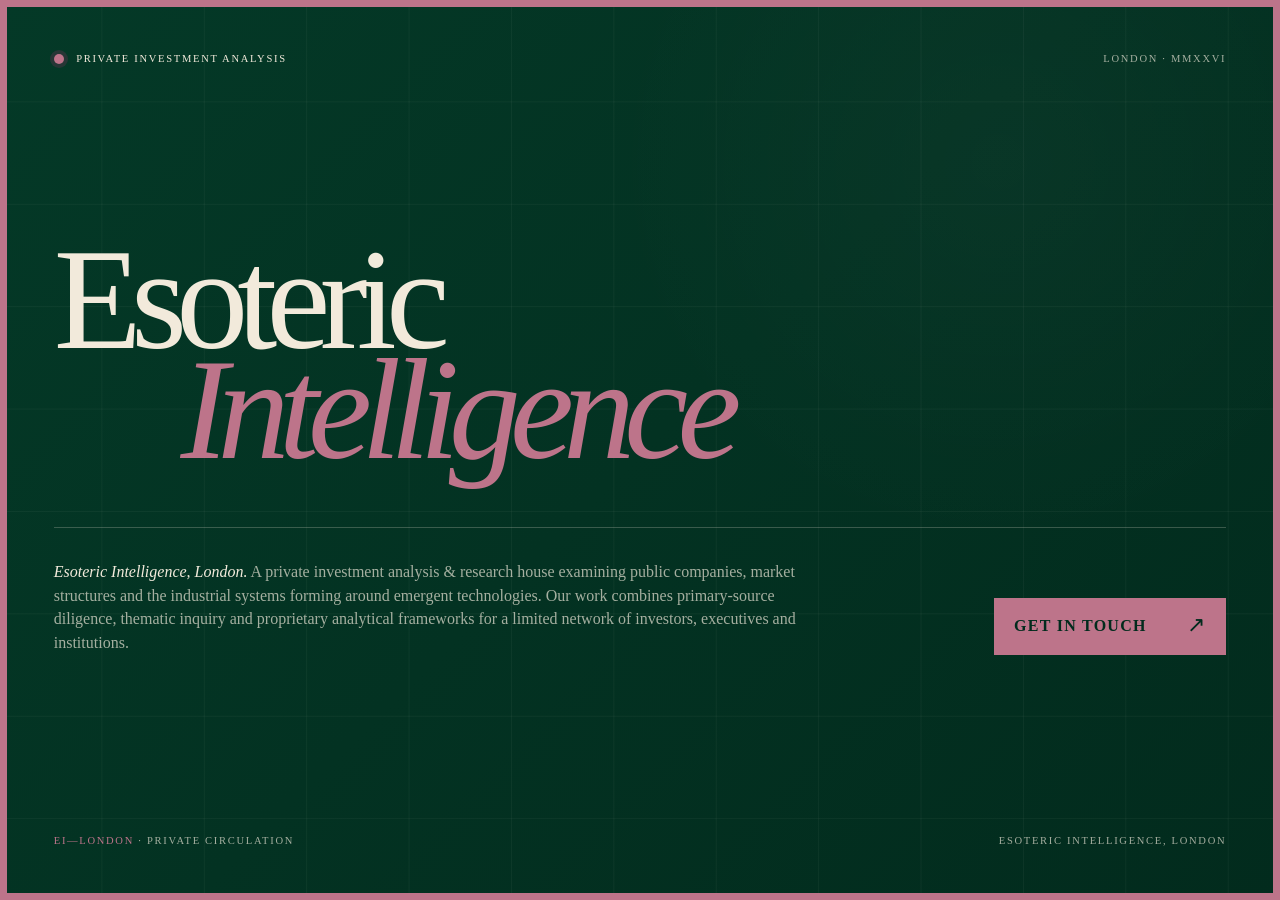
==== index.html @ 0820d199 "Initial landing page" ====
<!doctype html>
<html lang="en-GB">
  <head>
    <meta charset="utf-8" />
    <meta name="viewport" content="width=device-width, initial-scale=1" />
    <meta
      name="description"
      content="Esoteric Intelligence is a private investment analysis and research house in London."
    />
    <meta name="theme-color" content="#043927" />
    <meta property="og:title" content="Esoteric Intelligence" />
    <meta
      property="og:description"
      content="A private investment analysis and research house in London."
    />
    <meta property="og:type" content="website" />
    <title>Esoteric Intelligence — Private Investment Research, London</title>

    <style>
      :root {
        --green: #043927;
        --green-deep: #022b1d;
        --paper: #f2eadb;
        --paper-dim: rgba(242, 234, 219, 0.68);
        --line: rgba(242, 234, 219, 0.23);
        --pink: #bd748a;
        --serif: "Times New Roman", Times, serif;
      }

      *,
      *::before,
      *::after {
        box-sizing: border-box;
      }

      html {
        background: var(--green);
        color-scheme: dark;
      }

      body {
        min-width: 320px;
        min-height: 100vh;
        min-height: 100svh;
        margin: 0;
        overflow: hidden;
        background:
          radial-gradient(circle at 78% 18%, rgba(255, 255, 255, 0.025), transparent 25rem),
          linear-gradient(135deg, var(--green) 0%, var(--green-deep) 100%);
        color: var(--paper);
        font-family: var(--serif);
        -webkit-font-smoothing: antialiased;
      }

      body::before {
        position: fixed;
        inset: 0;
        z-index: 0;
        background-image:
          linear-gradient(var(--line) 1px, transparent 1px),
          linear-gradient(90deg, var(--line) 1px, transparent 1px);
        background-position: -1px -1px;
        background-size: clamp(5rem, 8vw, 8.5rem) clamp(5rem, 8vw, 8.5rem);
        content: "";
        opacity: 0.22;
        pointer-events: none;
        animation: register-shift 24s ease-in-out infinite alternate;
      }

      body::after {
        position: fixed;
        inset: 0;
        z-index: 3;
        border: clamp(0.38rem, 0.58vw, 0.58rem) solid var(--pink);
        content: "";
        pointer-events: none;
      }

      .page {
        position: relative;
        z-index: 1;
        display: grid;
        grid-template-rows: auto 1fr auto;
        min-height: 100vh;
        min-height: 100svh;
        padding: clamp(2rem, 4.2vw, 4.5rem);
      }

      .masthead,
      .footer {
        display: flex;
        align-items: center;
        justify-content: space-between;
        gap: 1.5rem;
        color: var(--paper-dim);
        font-size: clamp(0.66rem, 0.78vw, 0.8rem);
        letter-spacing: 0.16em;
        line-height: 1;
        text-transform: uppercase;
      }

      .masthead {
        animation: enter 700ms 80ms both;
      }

      .mark {
        display: flex;
        align-items: center;
        gap: 0.75rem;
        color: var(--paper);
      }

      .mark::before {
        display: block;
        width: 0.65rem;
        aspect-ratio: 1;
        border-radius: 50%;
        background: var(--pink);
        box-shadow: 0 0 0 0.25rem rgba(255, 47, 146, 0.14);
        content: "";
        animation: pulse 3.2s ease-in-out infinite;
      }

      .hero {
        align-self: center;
        width: min(100%, 90rem);
        padding: clamp(3.5rem, 7vh, 7rem) 0;
      }

      h1 {
        max-width: 12ch;
        margin: 0;
        font-size: clamp(3.7rem, 11.25vw, 11.5rem);
        font-weight: 400;
        letter-spacing: -0.075em;
        line-height: 0.76;
        text-wrap: balance;
        animation: enter 850ms 160ms both;
      }

      h1 span {
        display: block;
        padding-left: 0.88em;
        color: var(--pink);
        font-style: italic;
      }

      .hero-bottom {
        display: grid;
        grid-template-columns: minmax(0, 1fr) auto;
        align-items: end;
        gap: clamp(2rem, 6vw, 7rem);
        margin-top: clamp(2.75rem, 7vh, 6.5rem);
        border-top: 1px solid var(--line);
        padding-top: clamp(1.4rem, 2.5vw, 2.3rem);
      }

      .positioning {
        max-width: 47rem;
        margin: 0;
        color: var(--paper-dim);
        font-size: clamp(0.98rem, 1.25vw, 1.22rem);
        line-height: 1.48;
        animation: enter 750ms 310ms both;
      }

      .positioning em {
        color: var(--paper);
        font-weight: 400;
      }

      .contact {
        position: relative;
        display: inline-flex;
        min-width: 12.5rem;
        align-items: center;
        justify-content: space-between;
        gap: 2.5rem;
        overflow: hidden;
        border: 1px solid var(--pink);
        padding: 1.05rem 1.2rem;
        background: var(--pink);
        color: var(--green-deep);
        font-family: var(--serif);
        font-size: 1rem;
        font-weight: 700;
        letter-spacing: 0.08em;
        line-height: 1;
        text-decoration: none;
        text-transform: uppercase;
        animation: enter 750ms 390ms both;
        transition: color 240ms ease, transform 240ms ease;
      }

      .contact::before {
        position: absolute;
        inset: 0;
        background: var(--green-deep);
        content: "";
        transform: translateX(-102%);
        transition: transform 260ms cubic-bezier(0.2, 0.75, 0.25, 1);
      }

      .contact span {
        position: relative;
        z-index: 1;
      }

      .contact .arrow {
        font-size: 1.35rem;
        font-weight: 400;
        transition: transform 240ms ease;
      }

      .contact:hover,
      .contact:focus-visible {
        color: var(--pink);
        transform: translateY(-3px);
      }

      .contact:hover::before,
      .contact:focus-visible::before {
        transform: translateX(0);
      }

      .contact:hover .arrow,
      .contact:focus-visible .arrow {
        transform: translate(0.18rem, -0.18rem);
      }

      .contact:focus-visible {
        outline: 2px solid var(--paper);
        outline-offset: 4px;
      }

      .footer {
        animation: enter 700ms 480ms both;
      }

      .footer .number {
        color: var(--pink);
      }

      @keyframes enter {
        from {
          opacity: 0;
          transform: translateY(1rem);
        }
        to {
          opacity: 1;
          transform: translateY(0);
        }
      }

      @keyframes pulse {
        0%,
        100% {
          box-shadow: 0 0 0 0.22rem rgba(255, 47, 146, 0.12);
        }
        50% {
          box-shadow: 0 0 0 0.42rem rgba(255, 47, 146, 0.02);
        }
      }

      @keyframes register-shift {
        from {
          transform: translate3d(0, 0, 0);
        }
        to {
          transform: translate3d(0.7rem, -0.7rem, 0);
        }
      }

      @media (max-width: 700px) {
        .page {
          padding: 2.25rem 2rem;
        }

        .masthead > :last-child,
        .footer > :last-child {
          display: none;
        }

        .hero {
          padding: 3rem 0 2rem;
        }

        h1 {
          font-size: clamp(3.45rem, 18.5vw, 7.2rem);
          line-height: 0.8;
        }

        h1 span {
          padding-left: 0.24em;
        }

        .hero-bottom {
          grid-template-columns: 1fr;
          align-items: start;
          gap: 1.75rem;
          margin-top: 3rem;
        }

        .contact {
          width: 100%;
          min-height: 3.5rem;
        }

        .footer {
          justify-content: flex-start;
        }
      }

      @media (max-height: 690px) and (min-width: 701px) {
        .page {
          padding-block: 2rem;
        }

        .hero {
          padding-block: 2.25rem;
        }

        h1 {
          font-size: clamp(4rem, 9.8vw, 8rem);
        }

        .hero-bottom {
          margin-top: 2.5rem;
        }
      }

      @media (prefers-reduced-motion: reduce) {
        *,
        *::before,
        *::after {
          scroll-behavior: auto !important;
          animation-duration: 0.01ms !important;
          animation-iteration-count: 1 !important;
          transition-duration: 0.01ms !important;
        }
      }
    </style>
  </head>

  <body>
    <main class="page">
      <header class="masthead" aria-label="Esoteric Intelligence">
        <div class="mark">Private investment analysis</div>
        <div>London · MMXXVI</div>
      </header>

      <section class="hero" aria-labelledby="site-title">
        <h1 id="site-title">Esoteric <span>Intelligence</span></h1>

        <div class="hero-bottom">
          <p class="positioning">
            <em>Esoteric Intelligence, London.</em> A private investment analysis
            &amp; research house examining public companies, market structures and
            the industrial systems forming around emergent technologies. Our work
            combines primary-source diligence, thematic inquiry and proprietary
            analytical frameworks for a limited network of investors, executives
            and institutions.
          </p>

          <a
            class="contact"
            href="mailto:hello@esotericintelligence.baby?subject=Enquiry%20%E2%80%94%20Esoteric%20Intelligence"
            aria-label="Email Esoteric Intelligence at hello@esotericintelligence.baby"
          >
            <span>Get in touch</span>
            <span class="arrow" aria-hidden="true">↗</span>
          </a>
        </div>
      </section>

      <footer class="footer">
        <div><span class="number">EI—LONDON</span> · Private circulation</div>
        <div>Esoteric Intelligence, London</div>
      </footer>
    </main>
  </body>
</html>
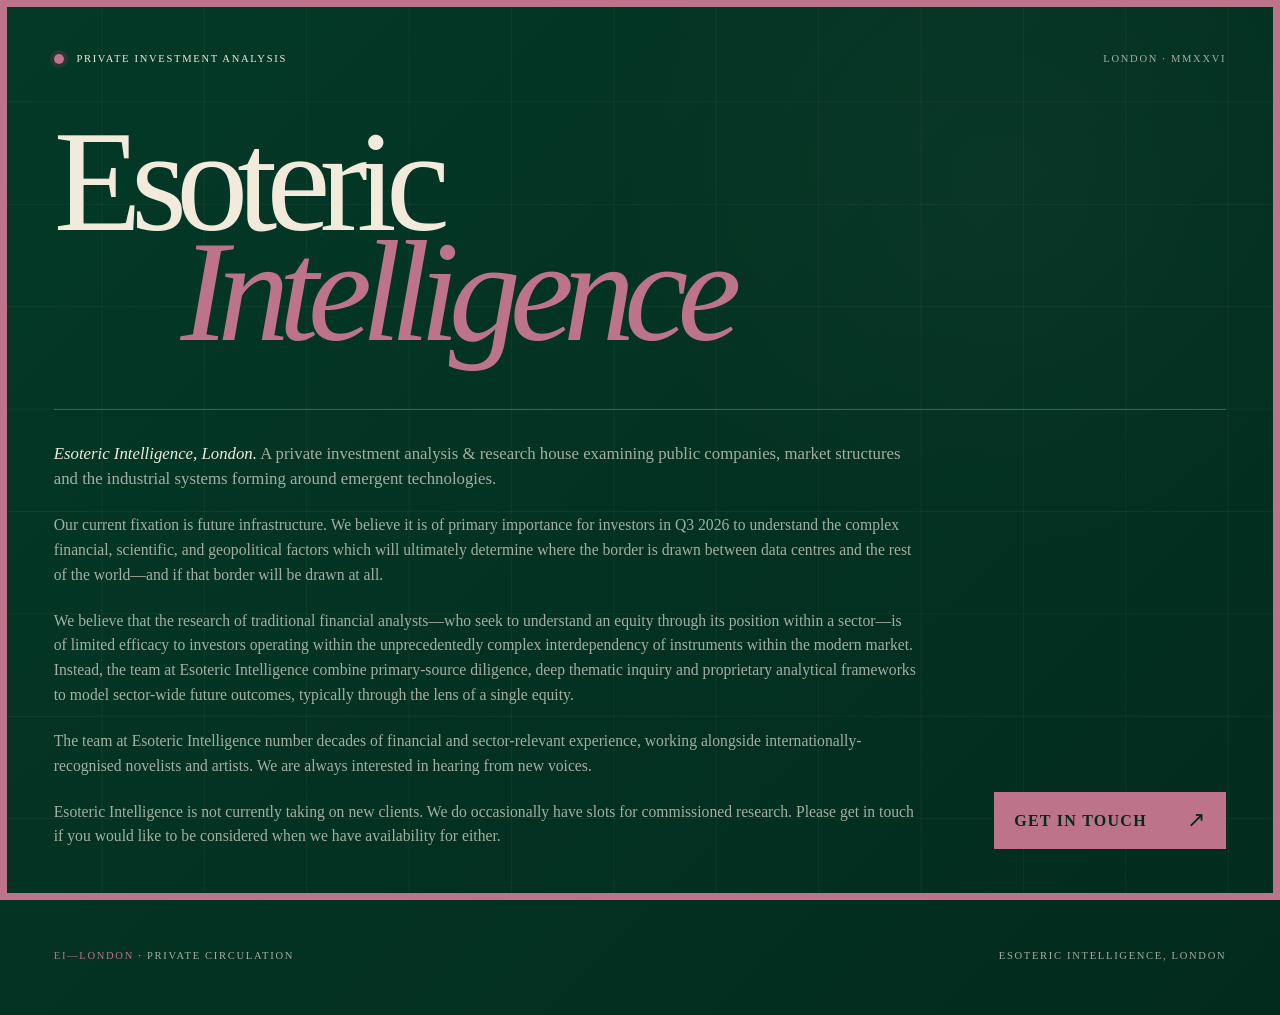
==== commit cf9e5d46: "Expand research house statement" ====
--- a/index.html
+++ b/index.html
@@ -43,7 +43,7 @@
         min-height: 100vh;
         min-height: 100svh;
         margin: 0;
-        overflow: hidden;
+        overflow-x: hidden;
         background:
           radial-gradient(circle at 78% 18%, rgba(255, 255, 255, 0.025), transparent 25rem),
           linear-gradient(135deg, var(--green) 0%, var(--green-deep) 100%);
@@ -122,7 +122,7 @@
       }
 
       .hero {
-        align-self: center;
+        align-self: start;
         width: min(100%, 90rem);
         padding: clamp(3.5rem, 7vh, 7rem) 0;
       }
@@ -156,12 +156,25 @@
       }
 
       .positioning {
-        max-width: 47rem;
+        max-width: 55rem;
         margin: 0;
         color: var(--paper-dim);
-        font-size: clamp(0.98rem, 1.25vw, 1.22rem);
+        font-size: clamp(0.98rem, 1.1vw, 1.1rem);
+        line-height: 1.58;
+        animation: enter 750ms 310ms both;
+      }
+
+      .positioning p {
+        margin: 0;
+      }
+
+      .positioning p + p {
+        margin-top: 1.35em;
+      }
+
+      .positioning .intro {
+        font-size: clamp(1.05rem, 1.25vw, 1.22rem);
         line-height: 1.48;
-        animation: enter 750ms 310ms both;
       }
 
       .positioning em {
@@ -234,6 +247,7 @@
       }
 
       .footer {
+        padding-top: clamp(1.5rem, 3vw, 3rem);
         animation: enter 700ms 480ms both;
       }
 
@@ -353,14 +367,45 @@
         <h1 id="site-title">Esoteric <span>Intelligence</span></h1>
 
         <div class="hero-bottom">
-          <p class="positioning">
-            <em>Esoteric Intelligence, London.</em> A private investment analysis
-            &amp; research house examining public companies, market structures and
-            the industrial systems forming around emergent technologies. Our work
-            combines primary-source diligence, thematic inquiry and proprietary
-            analytical frameworks for a limited network of investors, executives
-            and institutions.
-          </p>
+          <div class="positioning">
+            <p class="intro">
+              <em>Esoteric Intelligence, London.</em> A private investment analysis
+              &amp; research house examining public companies, market structures and
+              the industrial systems forming around emergent technologies.
+            </p>
+
+            <p>
+              Our current fixation is future infrastructure. We believe it is of
+              primary importance for investors in Q3 2026 to understand the complex
+              financial, scientific, and geopolitical factors which will ultimately
+              determine where the border is drawn between data centres and the rest
+              of the world&mdash;and if that border will be drawn at all.
+            </p>
+
+            <p>
+              We believe that the research of traditional financial analysts&mdash;who
+              seek to understand an equity through its position within a sector&mdash;is
+              of limited efficacy to investors operating within the unprecedentedly
+              complex interdependency of instruments within the modern market.
+              Instead, the team at Esoteric Intelligence combine primary-source
+              diligence, deep thematic inquiry and proprietary analytical frameworks
+              to model sector-wide future outcomes, typically through the lens of a
+              single equity.
+            </p>
+
+            <p>
+              The team at Esoteric Intelligence number decades of financial and
+              sector-relevant experience, working alongside internationally-recognised
+              novelists and artists. We are always interested in hearing from new
+              voices.
+            </p>
+
+            <p>
+              Esoteric Intelligence is not currently taking on new clients. We do
+              occasionally have slots for commissioned research. Please get in touch
+              if you would like to be considered when we have availability for either.
+            </p>
+          </div>
 
           <a
             class="contact"
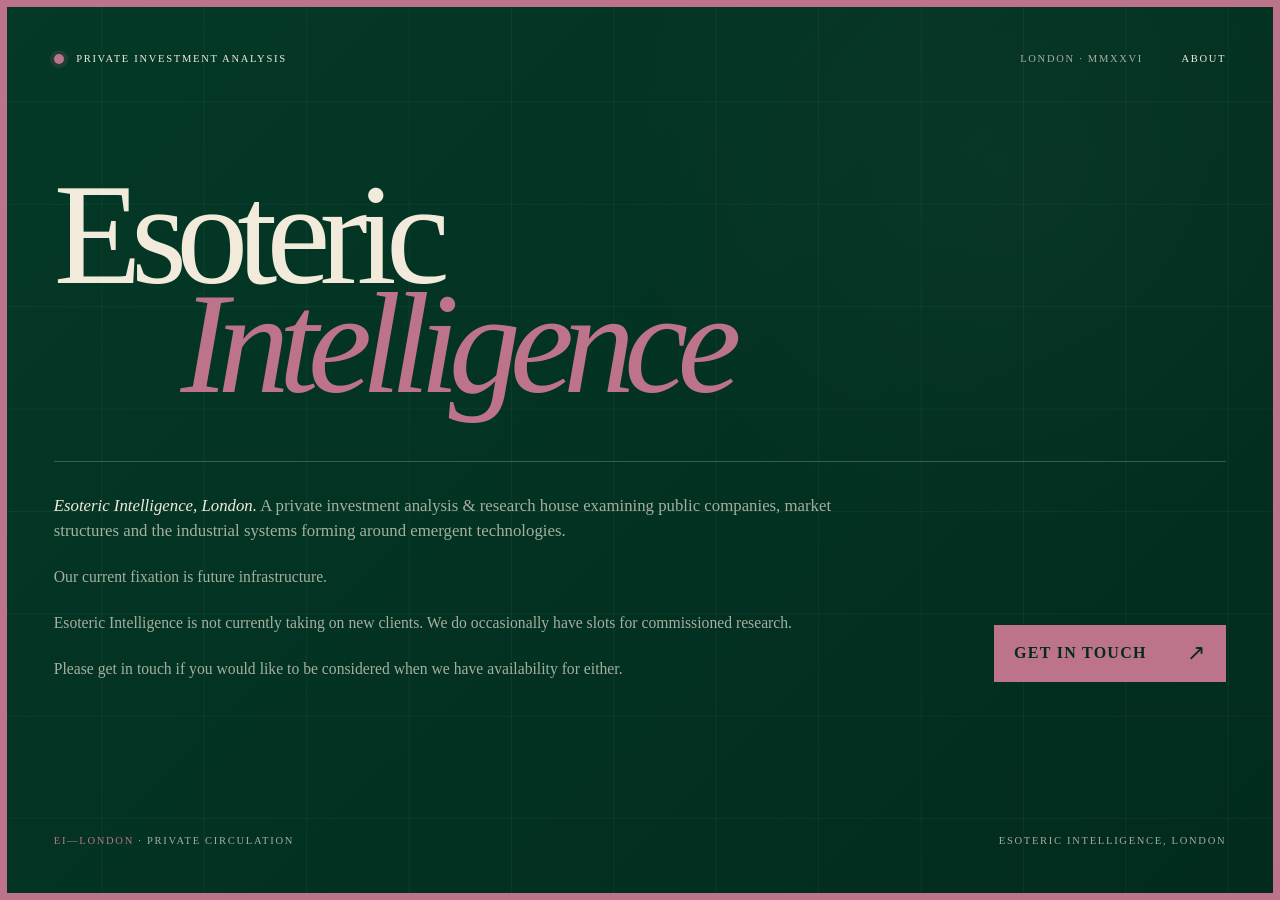
==== commit 4e135cdb: "Split home and about pages" ====
--- a/index.html
+++ b/index.html
@@ -15,352 +15,17 @@
     />
     <meta property="og:type" content="website" />
     <title>Esoteric Intelligence — Private Investment Research, London</title>
-
-    <style>
-      :root {
-        --green: #043927;
-        --green-deep: #022b1d;
-        --paper: #f2eadb;
-        --paper-dim: rgba(242, 234, 219, 0.68);
-        --line: rgba(242, 234, 219, 0.23);
-        --pink: #bd748a;
-        --serif: "Times New Roman", Times, serif;
-      }
-
-      *,
-      *::before,
-      *::after {
-        box-sizing: border-box;
-      }
-
-      html {
-        background: var(--green);
-        color-scheme: dark;
-      }
-
-      body {
-        min-width: 320px;
-        min-height: 100vh;
-        min-height: 100svh;
-        margin: 0;
-        overflow-x: hidden;
-        background:
-          radial-gradient(circle at 78% 18%, rgba(255, 255, 255, 0.025), transparent 25rem),
-          linear-gradient(135deg, var(--green) 0%, var(--green-deep) 100%);
-        color: var(--paper);
-        font-family: var(--serif);
-        -webkit-font-smoothing: antialiased;
-      }
-
-      body::before {
-        position: fixed;
-        inset: 0;
-        z-index: 0;
-        background-image:
-          linear-gradient(var(--line) 1px, transparent 1px),
-          linear-gradient(90deg, var(--line) 1px, transparent 1px);
-        background-position: -1px -1px;
-        background-size: clamp(5rem, 8vw, 8.5rem) clamp(5rem, 8vw, 8.5rem);
-        content: "";
-        opacity: 0.22;
-        pointer-events: none;
-        animation: register-shift 24s ease-in-out infinite alternate;
-      }
-
-      body::after {
-        position: fixed;
-        inset: 0;
-        z-index: 3;
-        border: clamp(0.38rem, 0.58vw, 0.58rem) solid var(--pink);
-        content: "";
-        pointer-events: none;
-      }
-
-      .page {
-        position: relative;
-        z-index: 1;
-        display: grid;
-        grid-template-rows: auto 1fr auto;
-        min-height: 100vh;
-        min-height: 100svh;
-        padding: clamp(2rem, 4.2vw, 4.5rem);
-      }
-
-      .masthead,
-      .footer {
-        display: flex;
-        align-items: center;
-        justify-content: space-between;
-        gap: 1.5rem;
-        color: var(--paper-dim);
-        font-size: clamp(0.66rem, 0.78vw, 0.8rem);
-        letter-spacing: 0.16em;
-        line-height: 1;
-        text-transform: uppercase;
-      }
-
-      .masthead {
-        animation: enter 700ms 80ms both;
-      }
-
-      .mark {
-        display: flex;
-        align-items: center;
-        gap: 0.75rem;
-        color: var(--paper);
-      }
-
-      .mark::before {
-        display: block;
-        width: 0.65rem;
-        aspect-ratio: 1;
-        border-radius: 50%;
-        background: var(--pink);
-        box-shadow: 0 0 0 0.25rem rgba(255, 47, 146, 0.14);
-        content: "";
-        animation: pulse 3.2s ease-in-out infinite;
-      }
-
-      .hero {
-        align-self: start;
-        width: min(100%, 90rem);
-        padding: clamp(3.5rem, 7vh, 7rem) 0;
-      }
-
-      h1 {
-        max-width: 12ch;
-        margin: 0;
-        font-size: clamp(3.7rem, 11.25vw, 11.5rem);
-        font-weight: 400;
-        letter-spacing: -0.075em;
-        line-height: 0.76;
-        text-wrap: balance;
-        animation: enter 850ms 160ms both;
-      }
-
-      h1 span {
-        display: block;
-        padding-left: 0.88em;
-        color: var(--pink);
-        font-style: italic;
-      }
-
-      .hero-bottom {
-        display: grid;
-        grid-template-columns: minmax(0, 1fr) auto;
-        align-items: end;
-        gap: clamp(2rem, 6vw, 7rem);
-        margin-top: clamp(2.75rem, 7vh, 6.5rem);
-        border-top: 1px solid var(--line);
-        padding-top: clamp(1.4rem, 2.5vw, 2.3rem);
-      }
-
-      .positioning {
-        max-width: 55rem;
-        margin: 0;
-        color: var(--paper-dim);
-        font-size: clamp(0.98rem, 1.1vw, 1.1rem);
-        line-height: 1.58;
-        animation: enter 750ms 310ms both;
-      }
-
-      .positioning p {
-        margin: 0;
-      }
-
-      .positioning p + p {
-        margin-top: 1.35em;
-      }
-
-      .positioning .intro {
-        font-size: clamp(1.05rem, 1.25vw, 1.22rem);
-        line-height: 1.48;
-      }
-
-      .positioning em {
-        color: var(--paper);
-        font-weight: 400;
-      }
-
-      .contact {
-        position: relative;
-        display: inline-flex;
-        min-width: 12.5rem;
-        align-items: center;
-        justify-content: space-between;
-        gap: 2.5rem;
-        overflow: hidden;
-        border: 1px solid var(--pink);
-        padding: 1.05rem 1.2rem;
-        background: var(--pink);
-        color: var(--green-deep);
-        font-family: var(--serif);
-        font-size: 1rem;
-        font-weight: 700;
-        letter-spacing: 0.08em;
-        line-height: 1;
-        text-decoration: none;
-        text-transform: uppercase;
-        animation: enter 750ms 390ms both;
-        transition: color 240ms ease, transform 240ms ease;
-      }
-
-      .contact::before {
-        position: absolute;
-        inset: 0;
-        background: var(--green-deep);
-        content: "";
-        transform: translateX(-102%);
-        transition: transform 260ms cubic-bezier(0.2, 0.75, 0.25, 1);
-      }
-
-      .contact span {
-        position: relative;
-        z-index: 1;
-      }
-
-      .contact .arrow {
-        font-size: 1.35rem;
-        font-weight: 400;
-        transition: transform 240ms ease;
-      }
-
-      .contact:hover,
-      .contact:focus-visible {
-        color: var(--pink);
-        transform: translateY(-3px);
-      }
-
-      .contact:hover::before,
-      .contact:focus-visible::before {
-        transform: translateX(0);
-      }
-
-      .contact:hover .arrow,
-      .contact:focus-visible .arrow {
-        transform: translate(0.18rem, -0.18rem);
-      }
-
-      .contact:focus-visible {
-        outline: 2px solid var(--paper);
-        outline-offset: 4px;
-      }
-
-      .footer {
-        padding-top: clamp(1.5rem, 3vw, 3rem);
-        animation: enter 700ms 480ms both;
-      }
-
-      .footer .number {
-        color: var(--pink);
-      }
-
-      @keyframes enter {
-        from {
-          opacity: 0;
-          transform: translateY(1rem);
-        }
-        to {
-          opacity: 1;
-          transform: translateY(0);
-        }
-      }
-
-      @keyframes pulse {
-        0%,
-        100% {
-          box-shadow: 0 0 0 0.22rem rgba(255, 47, 146, 0.12);
-        }
-        50% {
-          box-shadow: 0 0 0 0.42rem rgba(255, 47, 146, 0.02);
-        }
-      }
-
-      @keyframes register-shift {
-        from {
-          transform: translate3d(0, 0, 0);
-        }
-        to {
-          transform: translate3d(0.7rem, -0.7rem, 0);
-        }
-      }
-
-      @media (max-width: 700px) {
-        .page {
-          padding: 2.25rem 2rem;
-        }
-
-        .masthead > :last-child,
-        .footer > :last-child {
-          display: none;
-        }
-
-        .hero {
-          padding: 3rem 0 2rem;
-        }
-
-        h1 {
-          font-size: clamp(3.45rem, 18.5vw, 7.2rem);
-          line-height: 0.8;
-        }
-
-        h1 span {
-          padding-left: 0.24em;
-        }
-
-        .hero-bottom {
-          grid-template-columns: 1fr;
-          align-items: start;
-          gap: 1.75rem;
-          margin-top: 3rem;
-        }
-
-        .contact {
-          width: 100%;
-          min-height: 3.5rem;
-        }
-
-        .footer {
-          justify-content: flex-start;
-        }
-      }
-
-      @media (max-height: 690px) and (min-width: 701px) {
-        .page {
-          padding-block: 2rem;
-        }
-
-        .hero {
-          padding-block: 2.25rem;
-        }
-
-        h1 {
-          font-size: clamp(4rem, 9.8vw, 8rem);
-        }
-
-        .hero-bottom {
-          margin-top: 2.5rem;
-        }
-      }
-
-      @media (prefers-reduced-motion: reduce) {
-        *,
-        *::before,
-        *::after {
-          scroll-behavior: auto !important;
-          animation-duration: 0.01ms !important;
-          animation-iteration-count: 1 !important;
-          transition-duration: 0.01ms !important;
-        }
-      }
-    </style>
+    <link rel="stylesheet" href="styles.css" />
   </head>
 
-  <body>
+  <body class="home">
     <main class="page">
       <header class="masthead" aria-label="Esoteric Intelligence">
         <div class="mark">Private investment analysis</div>
-        <div>London · MMXXVI</div>
+        <div class="masthead-meta">
+          <span class="place">London · MMXXVI</span>
+          <a href="about/">About</a>
+        </div>
       </header>
 
       <section class="hero" aria-labelledby="site-title">
@@ -374,36 +39,16 @@
               the industrial systems forming around emergent technologies.
             </p>
 
+            <p>Our current fixation is future infrastructure.</p>
+
             <p>
-              Our current fixation is future infrastructure. We believe it is of
-              primary importance for investors in Q3 2026 to understand the complex
-              financial, scientific, and geopolitical factors which will ultimately
-              determine where the border is drawn between data centres and the rest
-              of the world&mdash;and if that border will be drawn at all.
+              Esoteric Intelligence is not currently taking on new clients. We do
+              occasionally have slots for commissioned research.
             </p>
 
             <p>
-              We believe that the research of traditional financial analysts&mdash;who
-              seek to understand an equity through its position within a sector&mdash;is
-              of limited efficacy to investors operating within the unprecedentedly
-              complex interdependency of instruments within the modern market.
-              Instead, the team at Esoteric Intelligence combine primary-source
-              diligence, deep thematic inquiry and proprietary analytical frameworks
-              to model sector-wide future outcomes, typically through the lens of a
-              single equity.
-            </p>
-
-            <p>
-              The team at Esoteric Intelligence number decades of financial and
-              sector-relevant experience, working alongside internationally-recognised
-              novelists and artists. We are always interested in hearing from new
-              voices.
-            </p>
-
-            <p>
-              Esoteric Intelligence is not currently taking on new clients. We do
-              occasionally have slots for commissioned research. Please get in touch
-              if you would like to be considered when we have availability for either.
+              Please get in touch if you would like to be considered when we have
+              availability for either.
             </p>
           </div>
 
--- a/styles.css
+++ b/styles.css
@@ -0,0 +1,386 @@
+:root {
+  --green: #043927;
+  --green-deep: #022b1d;
+  --paper: #f2eadb;
+  --paper-dim: rgba(242, 234, 219, 0.68);
+  --line: rgba(242, 234, 219, 0.23);
+  --pink: #bd748a;
+  --serif: "Times New Roman", Times, serif;
+}
+
+*,
+*::before,
+*::after {
+  box-sizing: border-box;
+}
+
+html {
+  background: var(--green);
+  color-scheme: dark;
+}
+
+body {
+  min-width: 320px;
+  min-height: 100vh;
+  min-height: 100svh;
+  margin: 0;
+  overflow-x: hidden;
+  background:
+    radial-gradient(circle at 78% 18%, rgba(255, 255, 255, 0.025), transparent 25rem),
+    linear-gradient(135deg, var(--green) 0%, var(--green-deep) 100%);
+  color: var(--paper);
+  font-family: var(--serif);
+  -webkit-font-smoothing: antialiased;
+}
+
+body::before {
+  position: fixed;
+  inset: 0;
+  z-index: 0;
+  background-image:
+    linear-gradient(var(--line) 1px, transparent 1px),
+    linear-gradient(90deg, var(--line) 1px, transparent 1px);
+  background-position: -1px -1px;
+  background-size: clamp(5rem, 8vw, 8.5rem) clamp(5rem, 8vw, 8.5rem);
+  content: "";
+  opacity: 0.22;
+  pointer-events: none;
+  animation: register-shift 24s ease-in-out infinite alternate;
+}
+
+body::after {
+  position: fixed;
+  inset: 0;
+  z-index: 3;
+  border: clamp(0.38rem, 0.58vw, 0.58rem) solid var(--pink);
+  content: "";
+  pointer-events: none;
+}
+
+.page {
+  position: relative;
+  z-index: 1;
+  display: grid;
+  grid-template-rows: auto 1fr auto;
+  min-height: 100vh;
+  min-height: 100svh;
+  padding: clamp(2rem, 4.2vw, 4.5rem);
+}
+
+.masthead,
+.footer {
+  display: flex;
+  align-items: center;
+  justify-content: space-between;
+  gap: 1.5rem;
+  color: var(--paper-dim);
+  font-size: clamp(0.66rem, 0.78vw, 0.8rem);
+  letter-spacing: 0.16em;
+  line-height: 1;
+  text-transform: uppercase;
+}
+
+.masthead {
+  animation: enter 700ms 80ms both;
+}
+
+.masthead-meta {
+  display: flex;
+  align-items: center;
+  gap: clamp(1.25rem, 3vw, 3rem);
+}
+
+.masthead a {
+  color: var(--paper);
+  text-decoration: none;
+  text-underline-offset: 0.35em;
+  transition: color 180ms ease;
+}
+
+.masthead a:hover,
+.masthead a:focus-visible {
+  color: var(--pink);
+  text-decoration: underline;
+}
+
+.masthead a:focus-visible {
+  outline: 1px solid var(--paper);
+  outline-offset: 0.35rem;
+}
+
+.mark {
+  display: flex;
+  align-items: center;
+  gap: 0.75rem;
+  color: var(--paper);
+}
+
+.mark::before {
+  display: block;
+  width: 0.65rem;
+  aspect-ratio: 1;
+  border-radius: 50%;
+  background: var(--pink);
+  box-shadow: 0 0 0 0.25rem rgba(189, 116, 138, 0.14);
+  content: "";
+  animation: pulse 3.2s ease-in-out infinite;
+}
+
+.hero {
+  width: min(100%, 90rem);
+  padding: clamp(3.5rem, 7vh, 7rem) 0;
+}
+
+.home .hero {
+  align-self: center;
+}
+
+.about .hero {
+  align-self: start;
+}
+
+h1 {
+  max-width: 12ch;
+  margin: 0;
+  font-size: clamp(3.7rem, 11.25vw, 11.5rem);
+  font-weight: 400;
+  letter-spacing: -0.075em;
+  line-height: 0.76;
+  text-wrap: balance;
+  animation: enter 850ms 160ms both;
+}
+
+h1 span {
+  display: block;
+  padding-left: 0.88em;
+  color: var(--pink);
+  font-style: italic;
+}
+
+.about h1 {
+  max-width: 14ch;
+  font-size: clamp(3.5rem, 9vw, 9rem);
+}
+
+.about h1 span {
+  padding-left: 0.52em;
+}
+
+.hero-bottom {
+  display: grid;
+  grid-template-columns: minmax(0, 1fr) auto;
+  align-items: end;
+  gap: clamp(2rem, 6vw, 7rem);
+  margin-top: clamp(2.75rem, 7vh, 6.5rem);
+  border-top: 1px solid var(--line);
+  padding-top: clamp(1.4rem, 2.5vw, 2.3rem);
+}
+
+.positioning {
+  max-width: 55rem;
+  margin: 0;
+  color: var(--paper-dim);
+  font-size: clamp(0.98rem, 1.1vw, 1.1rem);
+  line-height: 1.58;
+  animation: enter 750ms 310ms both;
+}
+
+.home .positioning {
+  max-width: 49rem;
+}
+
+.positioning p {
+  margin: 0;
+}
+
+.positioning p + p {
+  margin-top: 1.35em;
+}
+
+.positioning .intro {
+  font-size: clamp(1.05rem, 1.25vw, 1.22rem);
+  line-height: 1.48;
+}
+
+.positioning em {
+  color: var(--paper);
+  font-weight: 400;
+}
+
+.contact {
+  position: relative;
+  display: inline-flex;
+  min-width: 12.5rem;
+  align-items: center;
+  justify-content: space-between;
+  gap: 2.5rem;
+  overflow: hidden;
+  border: 1px solid var(--pink);
+  padding: 1.05rem 1.2rem;
+  background: var(--pink);
+  color: var(--green-deep);
+  font-family: var(--serif);
+  font-size: 1rem;
+  font-weight: 700;
+  letter-spacing: 0.08em;
+  line-height: 1;
+  text-decoration: none;
+  text-transform: uppercase;
+  animation: enter 750ms 390ms both;
+  transition: color 240ms ease, transform 240ms ease;
+}
+
+.contact::before {
+  position: absolute;
+  inset: 0;
+  background: var(--green-deep);
+  content: "";
+  transform: translateX(-102%);
+  transition: transform 260ms cubic-bezier(0.2, 0.75, 0.25, 1);
+}
+
+.contact span {
+  position: relative;
+  z-index: 1;
+}
+
+.contact .arrow {
+  font-size: 1.35rem;
+  font-weight: 400;
+  transition: transform 240ms ease;
+}
+
+.contact:hover,
+.contact:focus-visible {
+  color: var(--pink);
+  transform: translateY(-3px);
+}
+
+.contact:hover::before,
+.contact:focus-visible::before {
+  transform: translateX(0);
+}
+
+.contact:hover .arrow,
+.contact:focus-visible .arrow {
+  transform: translate(0.18rem, -0.18rem);
+}
+
+.contact:focus-visible {
+  outline: 2px solid var(--paper);
+  outline-offset: 4px;
+}
+
+.footer {
+  padding-top: clamp(1.5rem, 3vw, 3rem);
+  animation: enter 700ms 480ms both;
+}
+
+.footer .number {
+  color: var(--pink);
+}
+
+@keyframes enter {
+  from {
+    opacity: 0;
+    transform: translateY(1rem);
+  }
+  to {
+    opacity: 1;
+    transform: translateY(0);
+  }
+}
+
+@keyframes pulse {
+  0%,
+  100% {
+    box-shadow: 0 0 0 0.22rem rgba(189, 116, 138, 0.12);
+  }
+  50% {
+    box-shadow: 0 0 0 0.42rem rgba(189, 116, 138, 0.02);
+  }
+}
+
+@keyframes register-shift {
+  from {
+    transform: translate3d(0, 0, 0);
+  }
+  to {
+    transform: translate3d(0.7rem, -0.7rem, 0);
+  }
+}
+
+@media (max-width: 700px) {
+  .page {
+    padding: 2.25rem 2rem;
+  }
+
+  .masthead .place,
+  .footer > :last-child {
+    display: none;
+  }
+
+  .hero {
+    padding: 3rem 0 2rem;
+  }
+
+  h1,
+  .about h1 {
+    font-size: clamp(3.45rem, 18.5vw, 7.2rem);
+    line-height: 0.8;
+  }
+
+  h1 span,
+  .about h1 span {
+    padding-left: 0.24em;
+  }
+
+  .hero-bottom {
+    grid-template-columns: 1fr;
+    align-items: start;
+    gap: 1.75rem;
+    margin-top: 3rem;
+  }
+
+  .contact {
+    width: 100%;
+    min-height: 3.5rem;
+  }
+
+  .footer {
+    justify-content: flex-start;
+  }
+}
+
+@media (max-height: 690px) and (min-width: 701px) {
+  .page {
+    padding-block: 2rem;
+  }
+
+  .hero {
+    padding-block: 2.25rem;
+  }
+
+  h1 {
+    font-size: clamp(4rem, 9.8vw, 8rem);
+  }
+
+  .about h1 {
+    font-size: clamp(3.75rem, 8vw, 7rem);
+  }
+
+  .hero-bottom {
+    margin-top: 2.5rem;
+  }
+}
+
+@media (prefers-reduced-motion: reduce) {
+  *,
+  *::before,
+  *::after {
+    scroll-behavior: auto !important;
+    animation-duration: 0.01ms !important;
+    animation-iteration-count: 1 !important;
+    transition-duration: 0.01ms !important;
+  }
+}
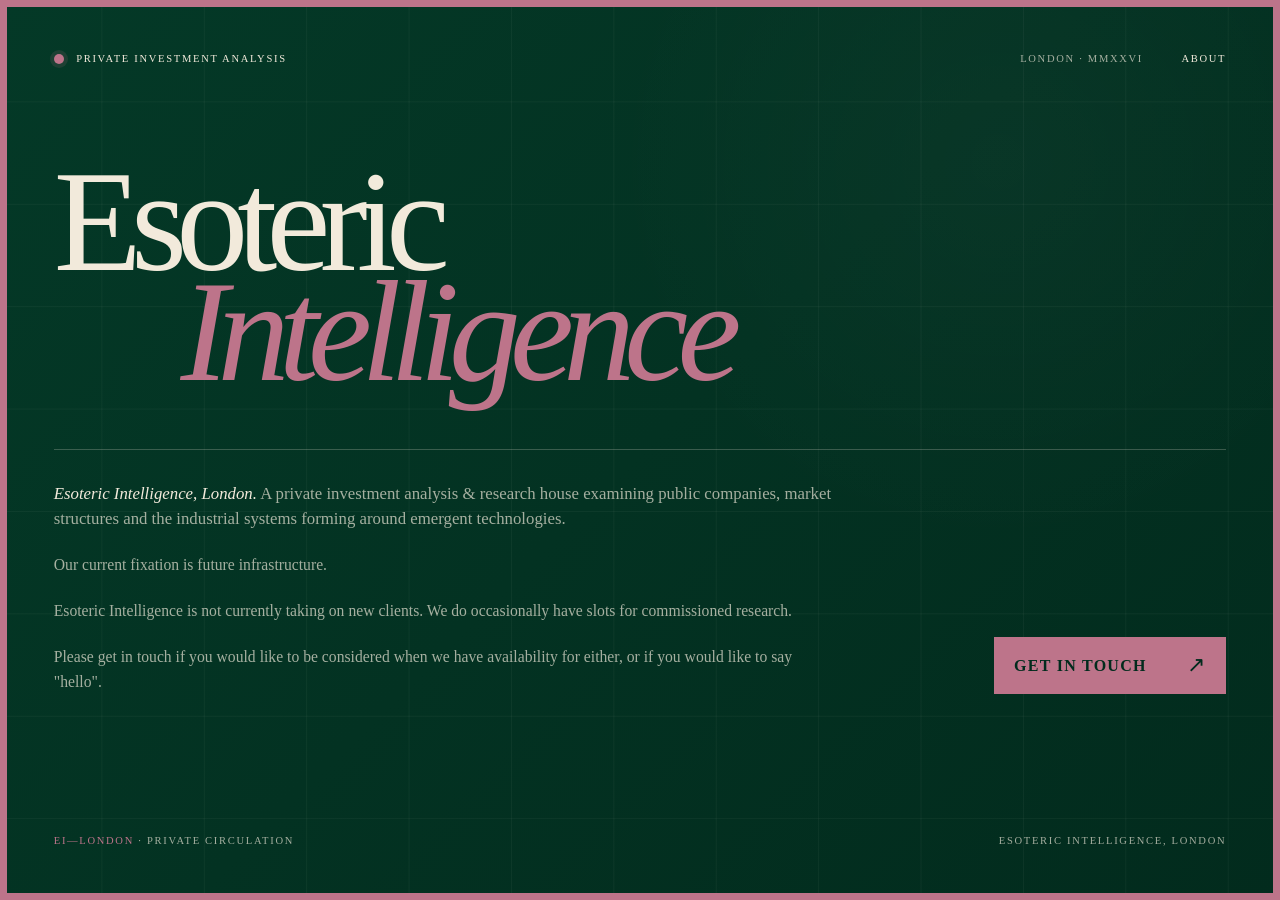
==== commit bcba9fdb: "Warm the contact invitation" ====
--- a/index.html
+++ b/index.html
@@ -48,7 +48,7 @@
 
             <p>
               Please get in touch if you would like to be considered when we have
-              availability for either.
+              availability for either, or if you would like to say "hello".
             </p>
           </div>
 
